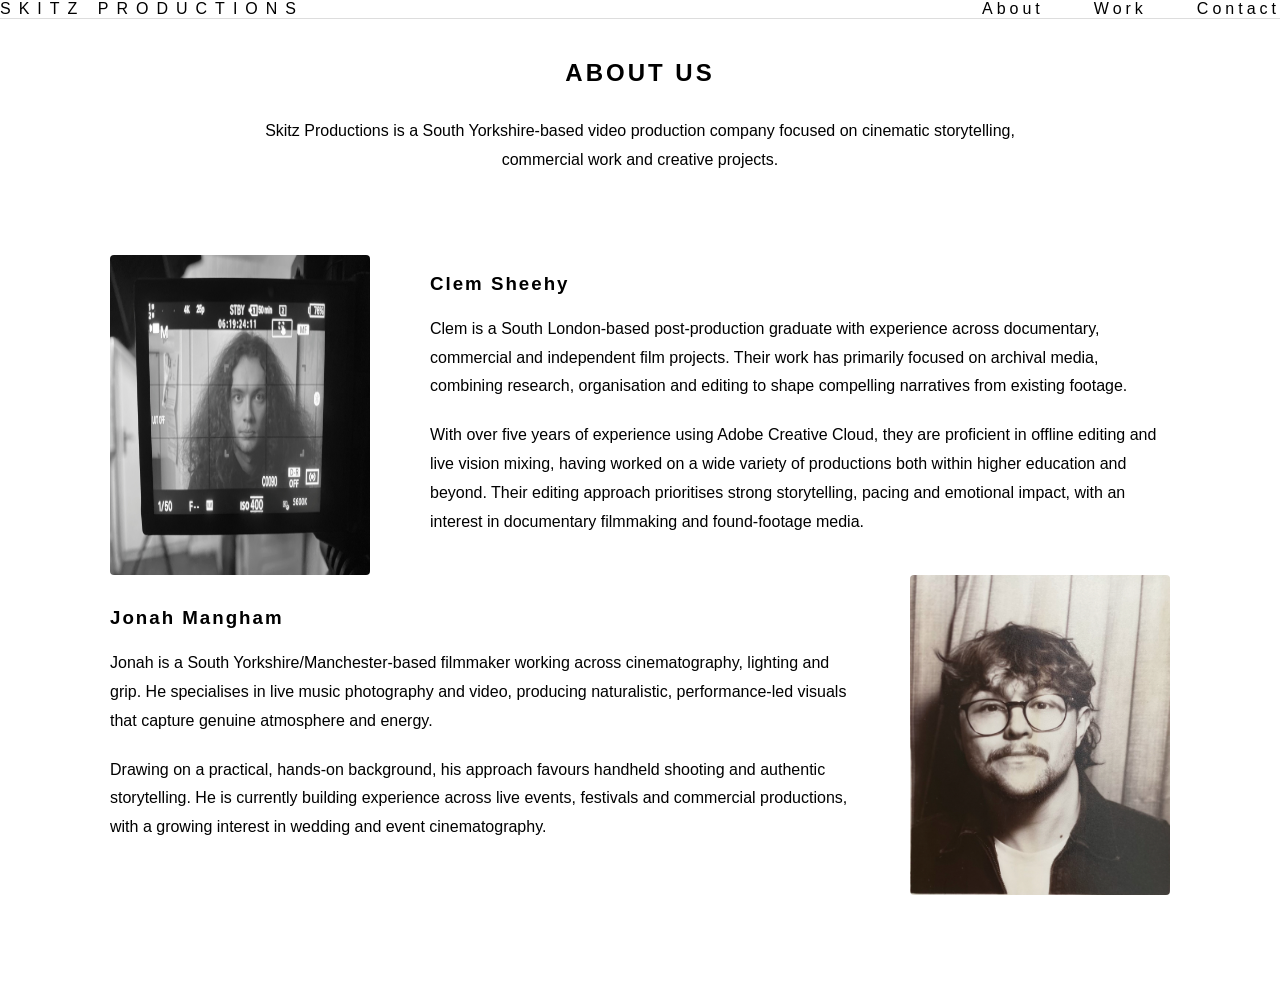
==== about.html @ 521cded8 "Add about work and contact pages" ====
<!DOCTYPE html>
<html>
<head>
    <title>About | Skitz Productions</title>
    <link rel="stylesheet" href="style.css">
    <link rel="icon" type="image/png" href="favicon.jpg">
</head>
<body>

<header>
    <div class="brand">
        <a href="index.html">SKITZ PRODUCTIONS</a>
    </div>

    <nav>
        <a href="about.html">About</a>
        <a href="work.html">Work</a>
        <a href="contact.html">Contact</a>
    </nav>
</header>

<div class="content">

    <h2>ABOUT US</h2>

    <p class="intro">
        Skitz Productions is a South Yorkshire-based video production company
        focused on cinematic storytelling, commercial work and creative projects.
    </p>

    <div class="profile">

        <img src="clempic.jpg" alt="Clem Sheehy">

        <div class="profile-text">
            <h3>Clem Sheehy</h3>

            <p>
                Clem is a South London-based post-production graduate with experience across documentary, commercial and independent film projects. Their work has primarily focused on archival media, combining research, organisation and editing to shape compelling narratives from existing footage.
            </p>

            <p>
                With over five years of experience using Adobe Creative Cloud, they are proficient in offline editing and live vision mixing, having worked on a wide variety of productions both within higher education and beyond. Their editing approach prioritises strong storytelling, pacing and emotional impact, with an interest in documentary filmmaking and found-footage media.
            </p>
        </div>

    </div>

    <div class="profile reverse">

        <img src="jonahpic.jpg" alt="Jonah Mangham">

        <div class="profile-text">
            <h3>Jonah Mangham</h3>

            <p>
                Jonah is a South Yorkshire/Manchester-based filmmaker working across cinematography, lighting and grip. He specialises in live music photography and video, producing naturalistic, performance-led visuals that capture genuine atmosphere and energy.
            </p>

            <p>
                Drawing on a practical, hands-on background, his approach favours handheld shooting and authentic storytelling. He is currently building experience across live events, festivals and commercial productions, with a growing interest in wedding and event cinematography.
            </p>
        </div>

    </div>

</div>

</body>
</html>
---- style.css ----
* {
  margin: 0;
  padding: 0;
  box-sizing: border-box;
  }

body {
background: white;
color: black;
font-family: Arial, Helvetica, sans-serif;
}

/* Header */

header {
display: flex;
justify-content: space-between;
align-items: center;

```
padding: 35px 40px;

border-bottom: 1px solid #ddd;
```

}

.brand a {
text-decoration: none;
color: black;
letter-spacing: 8px;
}

nav {
display: flex;
gap: 50px;
}

nav a {
text-decoration: none;
color: black;
letter-spacing: 4px;
}

nav a:hover,
.brand a:hover {
opacity: 0.6;
transition: opacity 0.2s ease;
}

/* Homepage */

.hero {
text-align: center;
padding: 80px 20px 60px;
}

.logo {
width: 450px;
max-width: 70vw;
}

/* General Content */

.content {
max-width: 1100px;
margin: 0 auto;
padding: 40px 20px 100px;
}

.content h2 {
text-align: center;
margin-bottom: 30px;
letter-spacing: 3px;
}

.content p {
line-height: 1.8;
}

/* About Page */

.intro {
max-width: 800px;
margin: 0 auto 80px;
text-align: center;
}

.profile {
display: flex;
align-items: center;
gap: 60px;

```
margin: 80px 0;
```

}

.profile.reverse {
flex-direction: row-reverse;
}

.profile img {
width: 260px;
height: 320px;

```
object-fit: cover;

border-radius: 4px;
```

}

.profile-text {
flex: 1;
text-align: left;
}

.profile-text h3 {
margin-bottom: 20px;
letter-spacing: 2px;
}

.profile-text p {
margin-bottom: 20px;
}

/* Work Page */

.work-grid {
display: grid;
grid-template-columns: repeat(auto-fit, minmax(280px, 1fr));
gap: 30px;
}

.thumbnail {
width: 100%;
height: 180px;

```
background: #e5e5e5;
border: 1px solid #ddd;

margin-bottom: 15px;
```

}

/* Mobile */

@media (max-width: 900px) {

```
.profile,
.profile.reverse {
    flex-direction: column;
}

.profile-text {
    text-align: center;
}

.profile img {
    width: 220px;
    height: 280px;
}
```

}
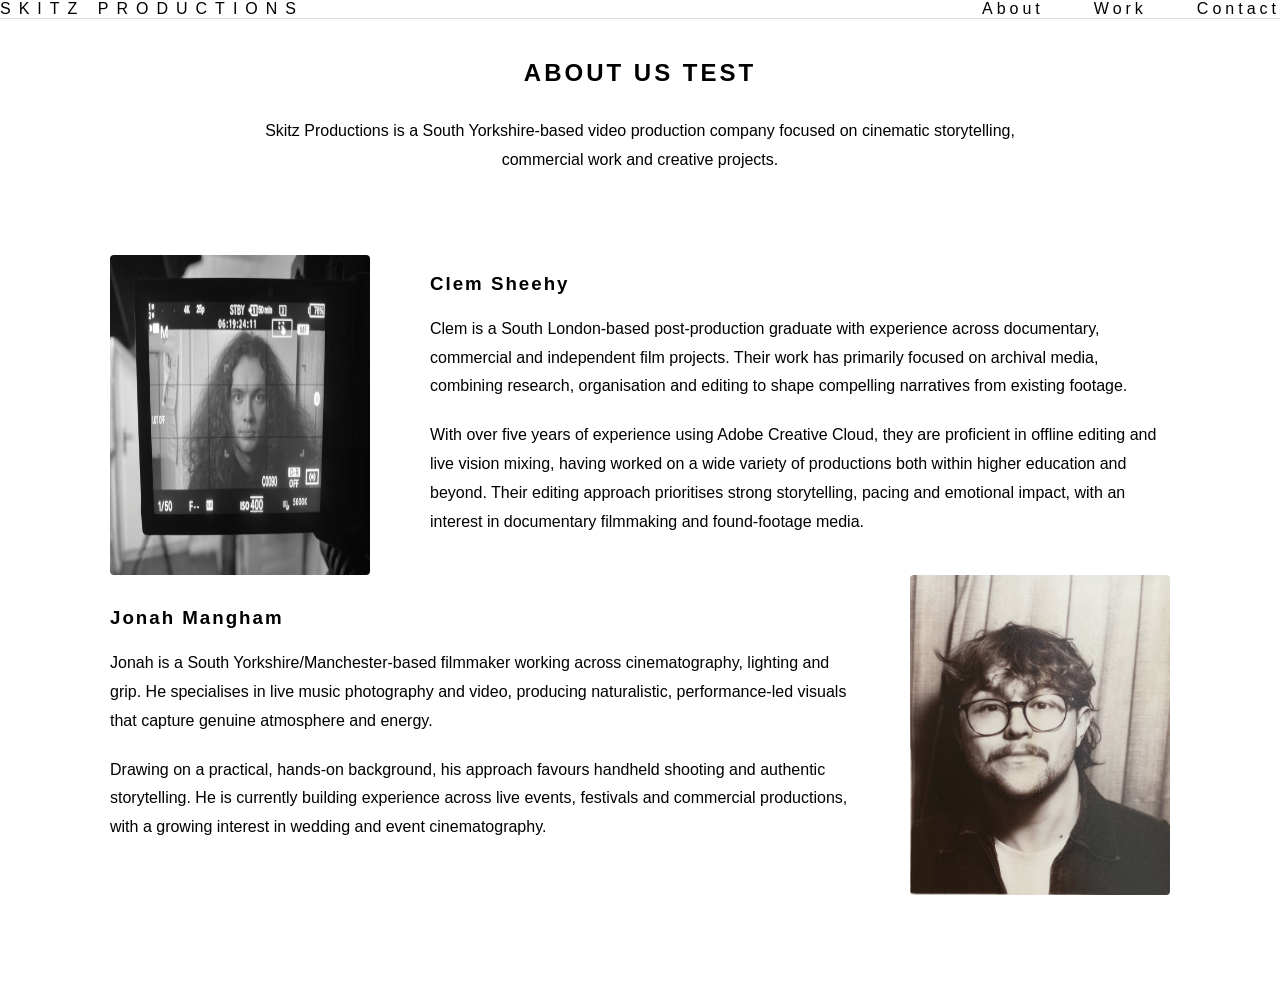
==== commit 343cc36c: "Test auto deployment" ====
--- a/about.html
+++ b/about.html
@@ -21,7 +21,7 @@
 
 <div class="content">
 
-    <h2>ABOUT US</h2>
+    <h2>ABOUT US TEST</h2>
 
     <p class="intro">
         Skitz Productions is a South Yorkshire-based video production company
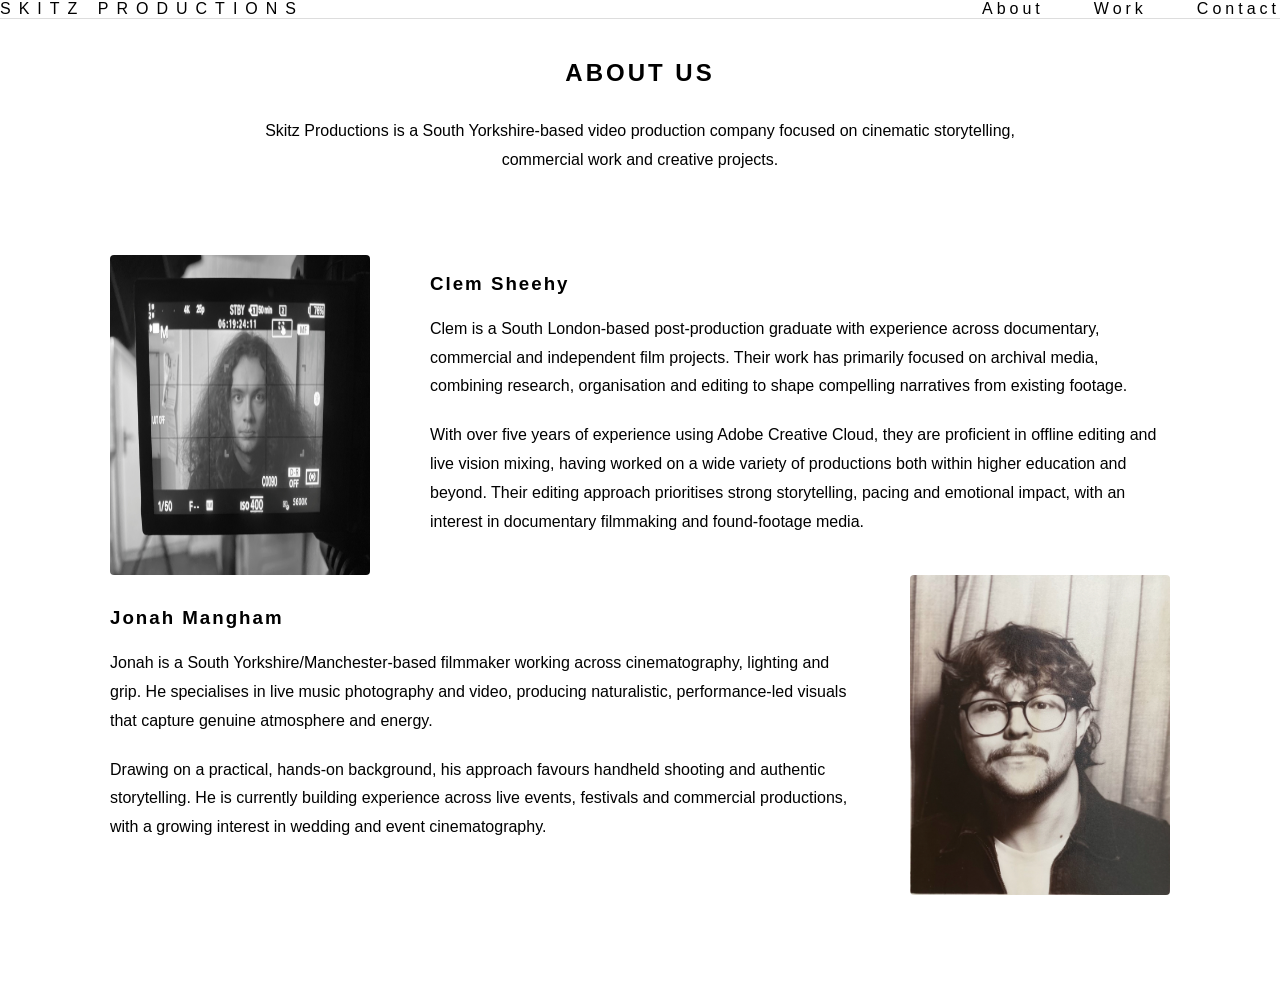
==== commit fdf1c1a2: "Test auto deployment" ====
--- a/about.html
+++ b/about.html
@@ -21,7 +21,7 @@
 
 <div class="content">
 
-    <h2>ABOUT US TEST</h2>
+    <h2>ABOUT US</h2>
 
     <p class="intro">
         Skitz Productions is a South Yorkshire-based video production company
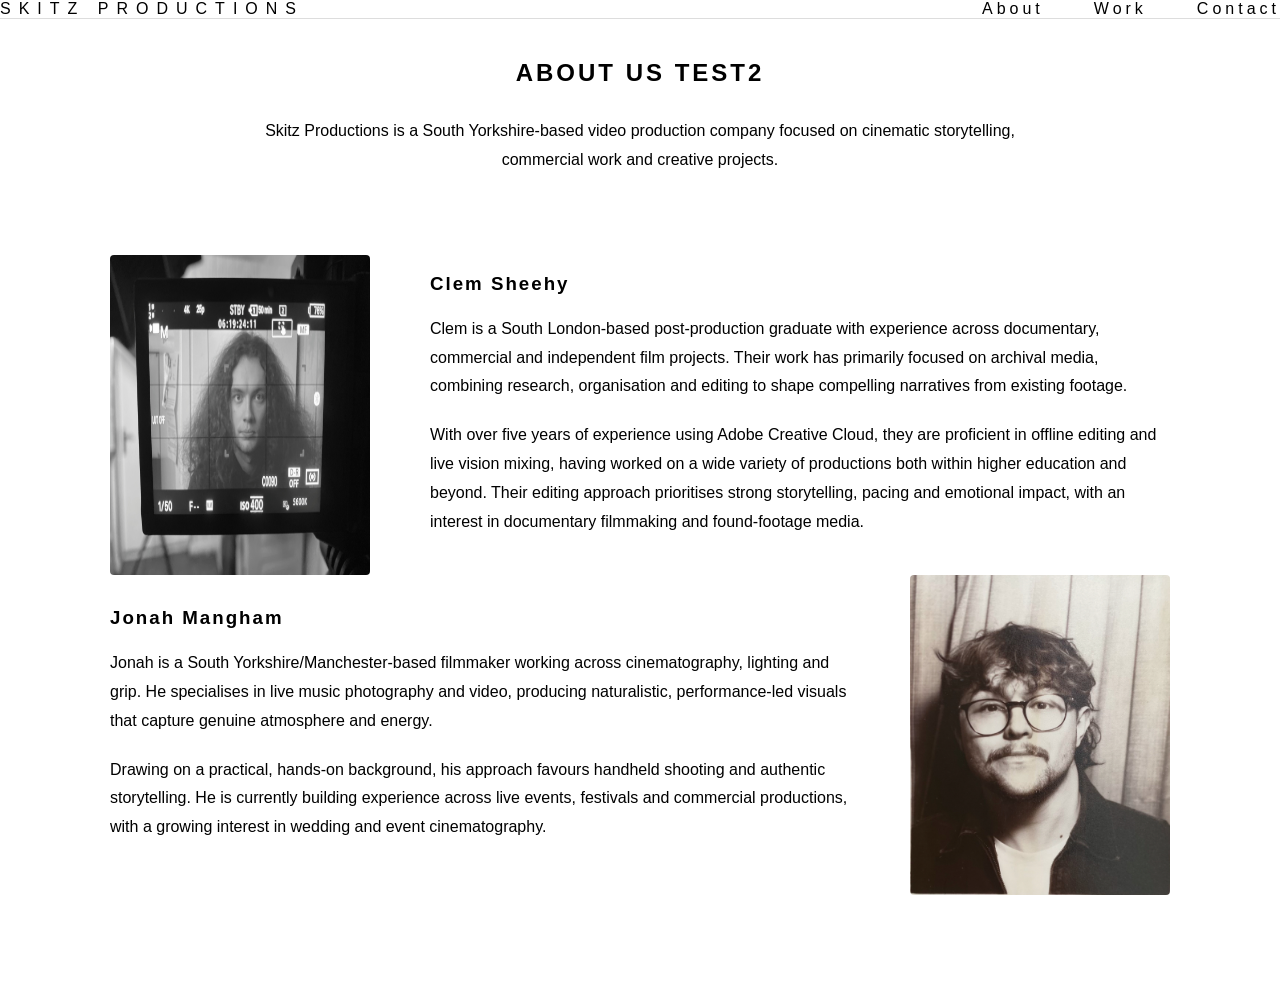
==== commit a74fb327: "Test auto deployment after deleting worker" ====
--- a/about.html
+++ b/about.html
@@ -21,7 +21,7 @@
 
 <div class="content">
 
-    <h2>ABOUT US</h2>
+    <h2>ABOUT US TEST2</h2>
 
     <p class="intro">
         Skitz Productions is a South Yorkshire-based video production company
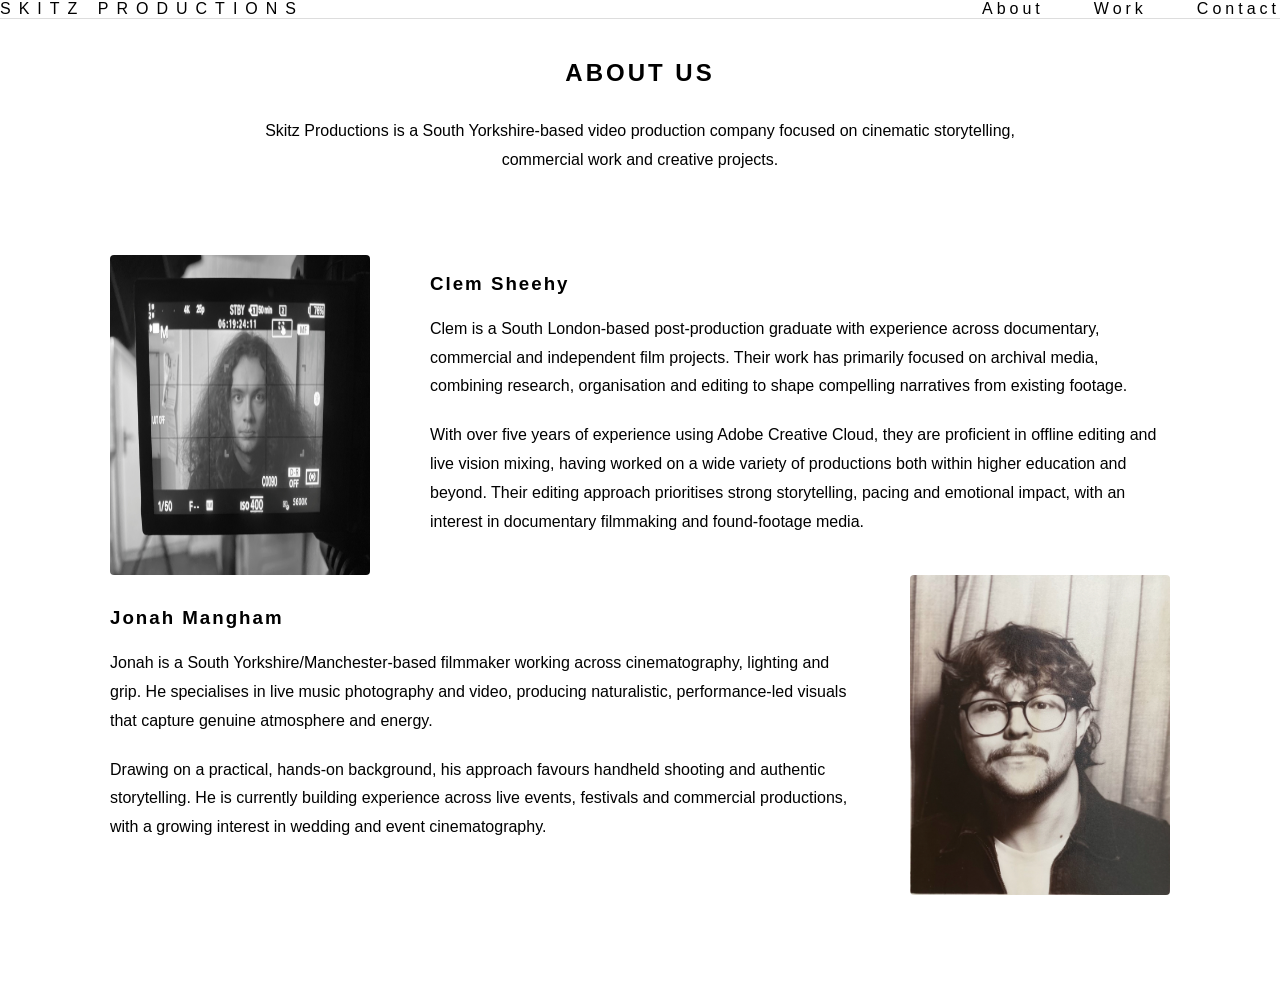
==== commit d9745179: "Remove test text" ====
--- a/about.html
+++ b/about.html
@@ -21,7 +21,7 @@
 
 <div class="content">
 
-    <h2>ABOUT US TEST2</h2>
+    <h2>ABOUT US</h2>
 
     <p class="intro">
         Skitz Productions is a South Yorkshire-based video production company
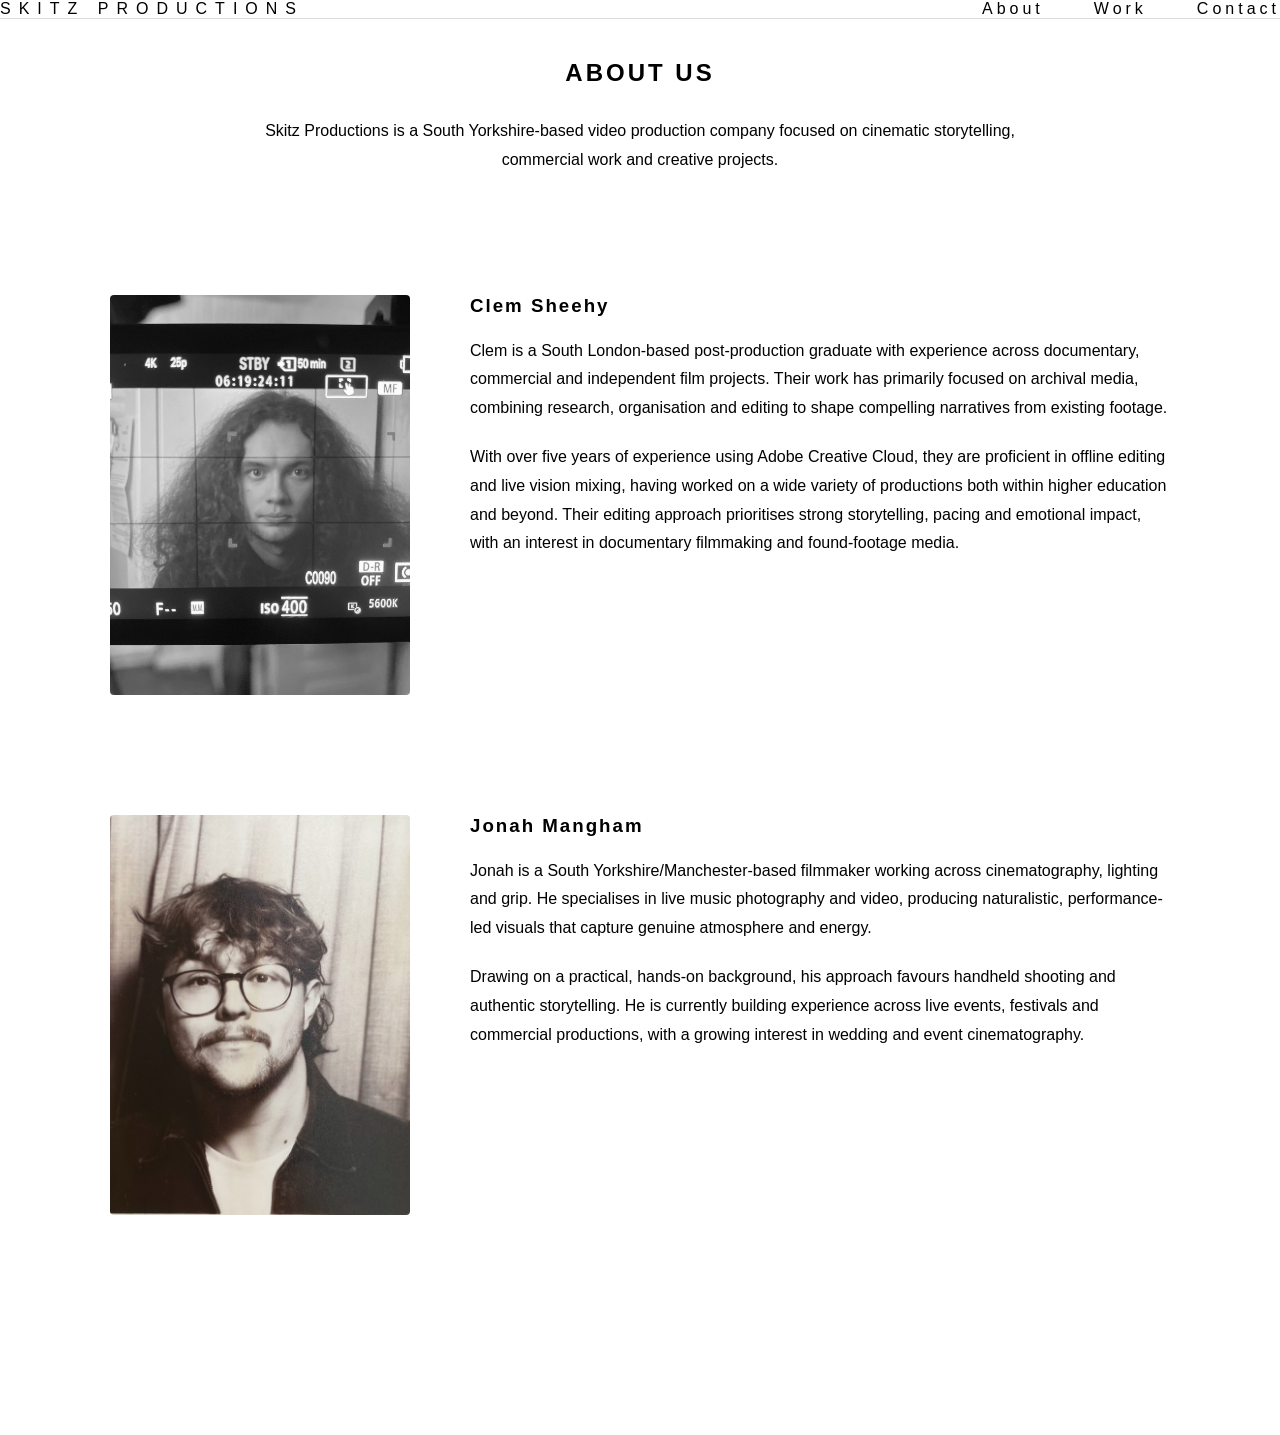
==== commit 176aec39: "Updating About html v4" ====
--- a/about.html
+++ b/about.html
@@ -46,7 +46,7 @@
 
     </div>
 
-    <div class="profile reverse">
+    <div class="profile">
 
         <img src="jonahpic.jpg" alt="Jonah Mangham">
 
--- a/style.css
+++ b/style.css
@@ -81,50 +81,42 @@
 /* About Page */
 
 .intro {
-max-width: 800px;
-margin: 0 auto 80px;
-text-align: center;
+    max-width: 800px;
+    margin: 0 auto 80px;
+    text-align: center;
 }
 
 .profile {
-display: flex;
-align-items: center;
-gap: 60px;
-
-```
-margin: 80px 0;
-```
-
-}
-
-.profile.reverse {
-flex-direction: row-reverse;
+    display: flex;
+    align-items: flex-start;
+    gap: 60px;
+    margin: 120px 0;
 }
 
 .profile img {
-width: 260px;
-height: 320px;
+    width: 300px;
+    height: 400px;
 
-```
-object-fit: cover;
+    object-fit: cover;
+    object-position: center top;
 
-border-radius: 4px;
-```
+    border-radius: 4px;
 
+    flex-shrink: 0;
 }
 
 .profile-text {
-flex: 1;
-text-align: left;
+    flex: 1;
+    text-align: left;
 }
 
 .profile-text h3 {
-margin-bottom: 20px;
-letter-spacing: 2px;
+    margin-bottom: 20px;
+    letter-spacing: 2px;
 }
 
 .profile-text p {
-margin-bottom: 20px;
+    margin-bottom: 20px;
 }
 
 /* Work Page */
@@ -152,20 +144,18 @@
 
 @media (max-width: 900px) {
 
-```
-.profile,
-.profile.reverse {
-    flex-direction: column;
-}
+    .profile,
+    .profile.reverse {
+        flex-direction: column;
+        align-items: center;
+    }
 
-.profile-text {
-    text-align: center;
-}
+    .profile-text {
+        text-align: center;
+    }
 
-.profile img {
-    width: 220px;
-    height: 280px;
-}
-```
-
-}
+    .profile img {
+        width: 260px;
+        height: 340px;
+    }
+}
